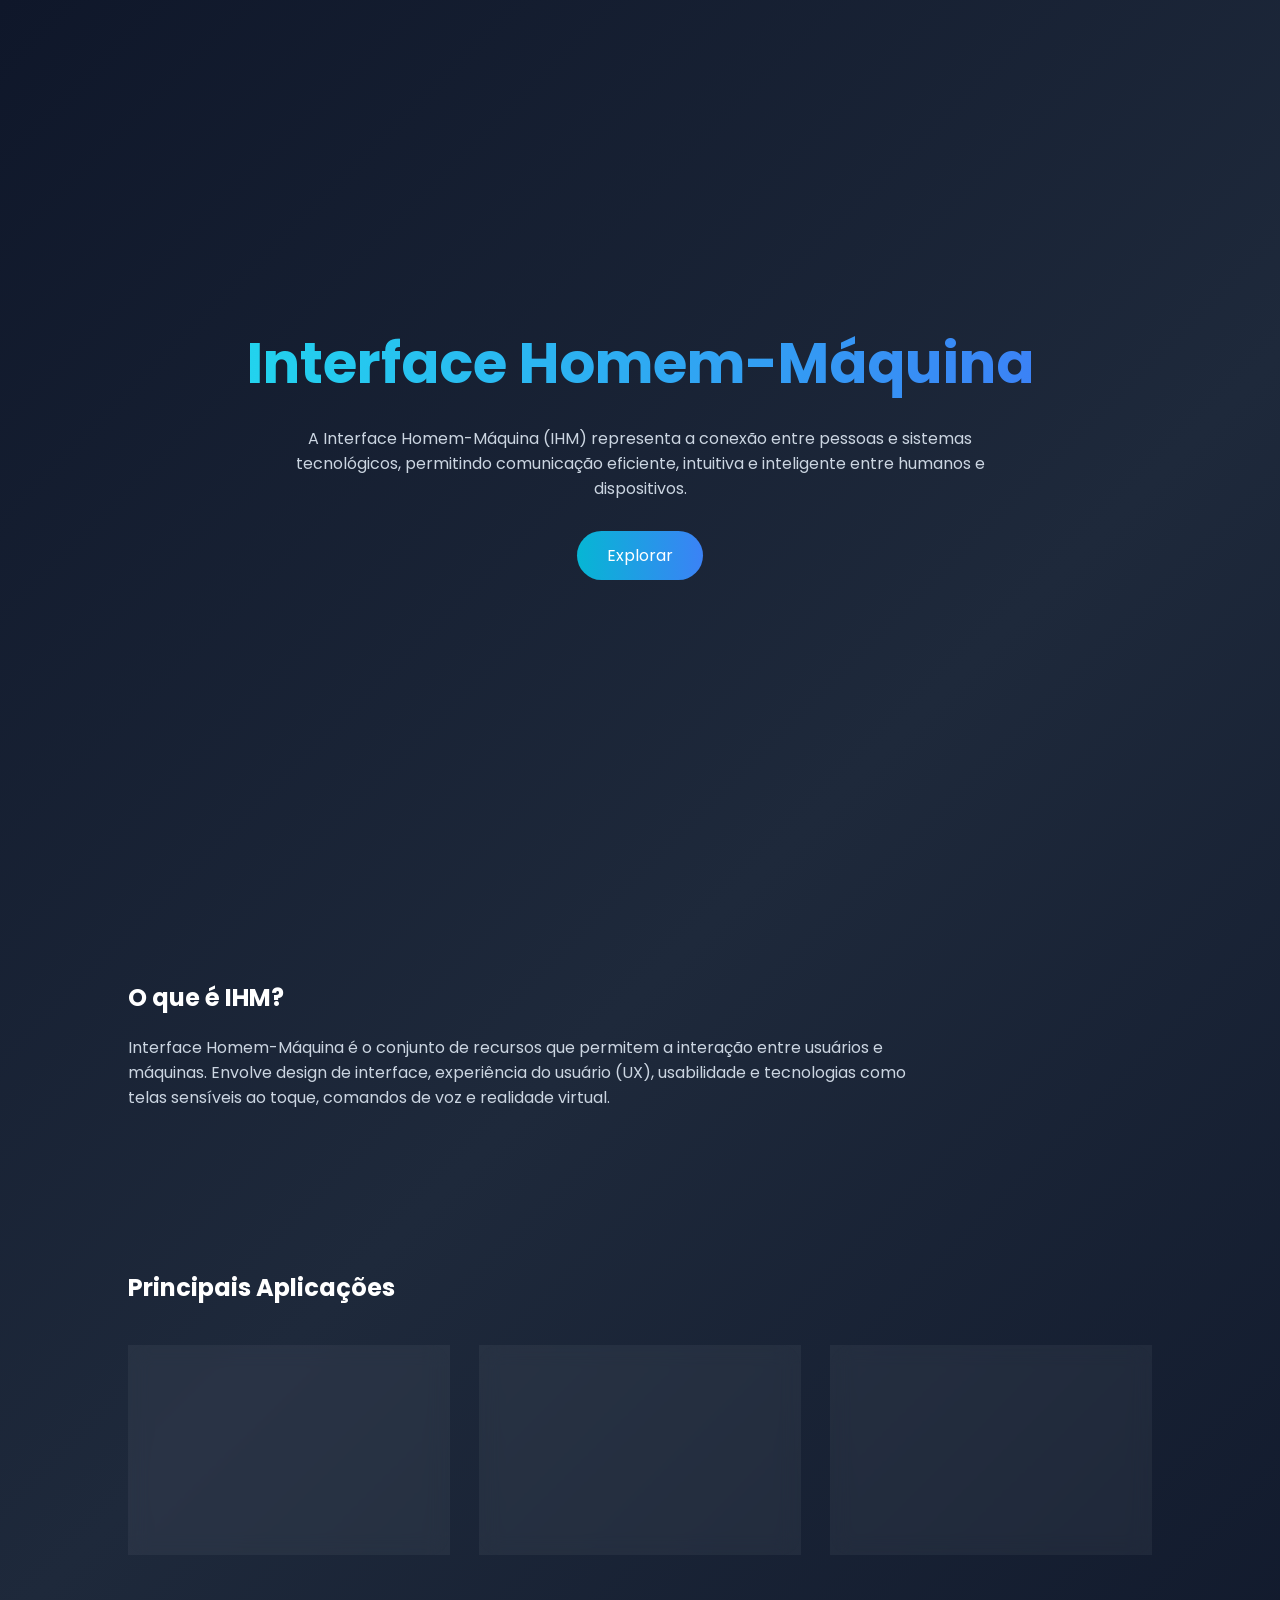
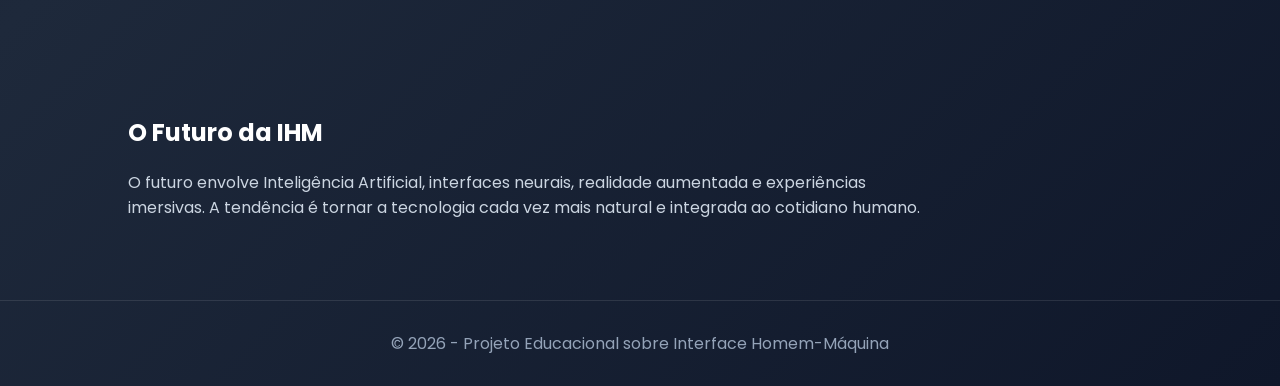
==== index.html @ f3be758f "updating page" ====
<!DOCTYPE html>
<html lang="pt-BR">
<head>
    <meta charset="UTF-8">
    <meta name="viewport" content="width=device-width, initial-scale=1.0">
    <title>Interface Homem-Máquina</title>
    <link href="https://fonts.googleapis.com/css2?family=Poppins:wght@300;400;600;700&display=swap" rel="stylesheet">
    <link rel="stylesheet" href="style.css">
</head>
<body>

<header>
    <h1>Interface Homem-Máquina</h1>
    <p>
        A Interface Homem-Máquina (IHM) representa a conexão entre pessoas e sistemas tecnológicos, 
        permitindo comunicação eficiente, intuitiva e inteligente entre humanos e dispositivos.
    </p>
    <button onclick="scrollToContent()">Explorar</button>
</header>

<section class="hidden">
    <h2>O que é IHM?</h2>
    <p class="text">
        Interface Homem-Máquina é o conjunto de recursos que permitem a interação entre usuários e máquinas. 
        Envolve design de interface, experiência do usuário (UX), usabilidade e tecnologias como telas sensíveis ao toque,
        comandos de voz e realidade virtual.
    </p>
</section>

<section class="hidden">
    <h2>Principais Aplicações</h2>
    <div class="cards">
        <div class="card">
            <h3>Sistemas Computacionais</h3>
            <p>Interfaces gráficas (GUI), dashboards e softwares interativos.</p>
        </div>
        <div class="card">
            <h3>Dispositivos Móveis</h3>
            <p>Aplicativos intuitivos com interação touch e comandos por gestos.</p>
        </div>
        <div class="card">
            <h3>Indústria 4.0</h3>
            <p>Painéis industriais e sistemas automatizados inteligentes.</p>
        </div>
    </div>
</section>

<section class="hidden">
    <h2>O Futuro da IHM</h2>
    <p class="text">
        O futuro envolve Inteligência Artificial, interfaces neurais, realidade aumentada e experiências imersivas.
        A tendência é tornar a tecnologia cada vez mais natural e integrada ao cotidiano humano.
    </p>
</section>

<footer>
    © 2026 - Projeto Educacional sobre Interface Homem-Máquina
</footer>

<script src="script.js"></script>
</body>
</html>
---- style.css ----
* {
    margin: 0;
    padding: 0;
    box-sizing: border-box;
    font-family: 'Poppins', sans-serif;
}

body {
    background: linear-gradient(135deg, #0f172a, #1e293b, #0f172a);
    color: white;
    overflow-x: hidden;
}

header {
    height: 100vh;
    display: flex;
    flex-direction: column;
    justify-content: center;
    align-items: center;
    text-align: center;
    padding: 20px;
}

header h1 {
    font-size: 3.5rem;
    background: linear-gradient(90deg, #22d3ee, #3b82f6);
    -webkit-background-clip: text;
    -webkit-text-fill-color: transparent;
}

header p {
    margin-top: 20px;
    max-width: 700px;
    color: #cbd5e1;
}

button {
    margin-top: 30px;
    padding: 12px 30px;
    border: none;
    border-radius: 30px;
    background: linear-gradient(90deg, #06b6d4, #3b82f6);
    color: white;
    font-size: 1rem;
    cursor: pointer;
    transition: 0.3s ease;
}

button:hover {
    transform: scale(1.05);
    box-shadow: 0 0 20px rgba(59,130,246,0.6);
}

section {
    padding: 80px 10%;
}

.text {
    margin-top: 20px;
    color: #cbd5e1;
    max-width: 800px;
}

.cards {
    display: grid;
    grid-template-columns: repeat(auto-fit, minmax(250px, 1fr));
    gap: 30px;
    margin-top: 40px;
}

.card {
    background: rgba(255,255,255,0.05);
    backdrop-filter: blur(10px);
    padding: 30px;
    border-radius: 20px;
    transition: 0.3s;
    border: 1px solid rgba(255,255,255,0.1);
}

.card:hover {
    transform: translateY(-10px);
    box-shadow: 0 20px 40px rgba(0,0,0,0.5);
}

.card h3 {
    margin-bottom: 15px;
    color: #38bdf8;
}

footer {
    text-align: center;
    padding: 30px;
    border-top: 1px solid rgba(255,255,255,0.1);
    color: #94a3b8;
}

.hidden {
    opacity: 0;
    transform: translateY(40px);
    transition: all 1s ease;
}

.show {
    opacity: 1;
    transform: translateY(0);
}
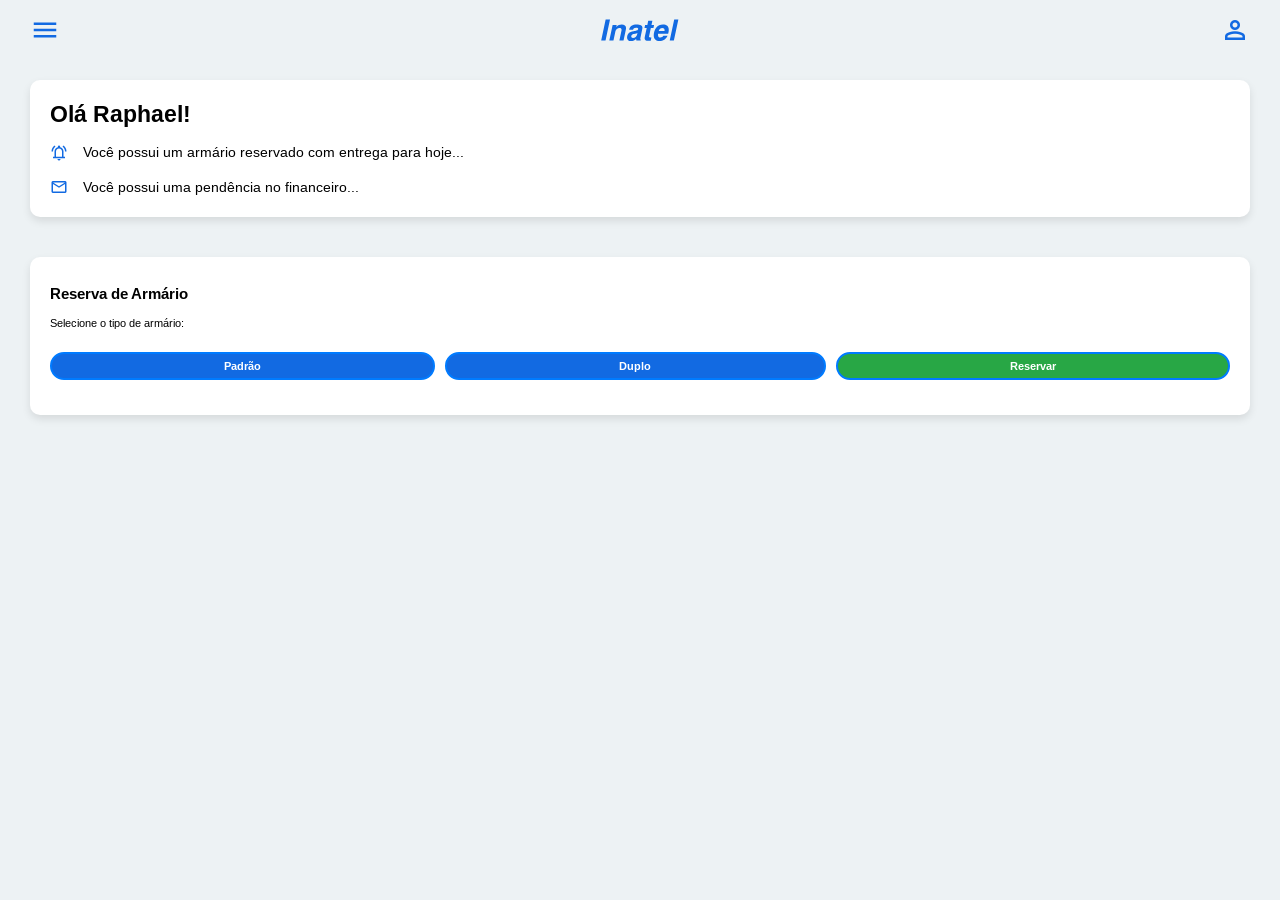
==== commit bc510aa1: "fix: coloquei os 3 arquivos front end na raiz do projeto" ====
--- a/index.html
+++ b/index.html
@@ -1,62 +1,88 @@
-<!DOCTYPE html>
-<html lang="pt-BR">
+<html>
 <head>
-    <meta charset="UTF-8">
-    <meta name="viewport" content="width=device-width, initial-scale=1.0">
-    <title>Interface Homem-Máquina</title>
-    <link href="https://fonts.googleapis.com/css2?family=Poppins:wght@300;400;600;700&display=swap" rel="stylesheet">
-    <link rel="stylesheet" href="style.css">
+  <title>Dashboard App Inatel</title>
+
+  <link rel="stylesheet" href="https://fonts.googleapis.com/css2?family=Material+Symbols+Outlined:opsz,wght,FILL,GRAD@20..48,100..700,0..1,-50..200" />
+
+  <link rel="preconnect" href="https://fonts.googleapis.com">
+  <link rel="preconnect" href="https://fonts.gstatic.com" crossorigin>
+  <link href="https://fonts.googleapis.com/css2?family=Arimo:ital,wght@0,400..700;1,400..700&display=swap" rel="stylesheet">
+
+  <link href="https://fonts.googleapis.com/css2?family=Roboto:wght@400;500;700&display=swap" rel="stylesheet">
+  <script type="importmap">
+    {
+      "imports": {
+        "@material/web/": "https://esm.run/@material/web/"
+      }
+    }
+  </script>
+  <script type="module">
+    import '@material/web/all.js';
+    import {styles as typescaleStyles} from '@material/web/typography/md-typescale-styles.js';
+
+    document.adoptedStyleSheets.push(typescaleStyles.styleSheet);
+  </script>
+  
+  <link rel="stylesheet" href="style.css">
 </head>
 <body>
+  <div id="menu_aba">
+    <div id="menu_bot" onclick="closeMenu(), temaInatel()">Tema Inatel</div>
+    <div id="menu_bot" onclick="closeMenu(), temaLim()">Tema Limão</div>
+    <div id="menu_bot" onclick="closeMenu(), temaDark()">Tema Dark</div>
+  </div> 
 
-<header>
-    <h1>Interface Homem-Máquina</h1>
-    <p>
-        A Interface Homem-Máquina (IHM) representa a conexão entre pessoas e sistemas tecnológicos, 
-        permitindo comunicação eficiente, intuitiva e inteligente entre humanos e dispositivos.
-    </p>
-    <button onclick="scrollToContent()">Explorar</button>
-</header>
+  <header id="head">   
+    <div id="menu" onclick="openMenu()">
+      <span class="material-symbols-outlined icoG">menu</span>
+    </div>
+    
+    <div id="logo">
+      <svg class="svg_logo" xmlns="http://www.w3.org/2000/svg" viewBox="100 150 390 116">
+        <path class="path_logo" d="M127.455,156.988h21.287l-21.859,102.835H105.69L127.455,156.988L127.455,156.988z M225.618,208.048 l-10.941,51.775H194.51l9.726-45.911c0.286-1.168,0.477-2.312,0.62-3.456c0.143-1.144,0.214-2.145,0.214-3.027 c0-2.86-0.834-4.982-2.527-6.412c-1.668-1.407-4.147-2.122-7.461-2.122c-5.078,0-9.392,1.406-12.968,4.219 c-3.552,2.836-5.888,6.698-6.96,11.633l-9.559,45.076h-20.31l16.186-75.946h19.905l-2.002,9.559 c3.957-3.886,8.105-6.794,12.491-8.701c4.362-1.907,9.011-2.86,13.945-2.86c6.508,0,11.656,1.501,15.447,4.529 c3.79,3.027,5.697,7.151,5.697,12.372c0,1.239-0.096,2.55-0.286,3.933S226.143,205.855,225.618,208.048L225.618,208.048z  M282.709,222.636c-3.29,1.455-7.318,2.646-12.038,3.6c-4.744,0.954-7.557,1.55-8.438,1.788c-3.218,0.978-5.674,2.526-7.414,4.648 c-1.716,2.122-2.574,4.672-2.574,7.652c0,2.074,0.739,3.719,2.24,4.887c1.478,1.168,3.552,1.74,6.222,1.74 c5.078,0,9.487-1.574,13.206-4.721s6.15-7.342,7.271-12.61L282.709,222.636L282.709,222.636z M306.333,202.613l-9.154,43.145  c-0.238,1.313-0.405,2.432-0.524,3.361s-0.167,1.717-0.167,2.385c0,1.168,0.167,2.098,0.548,2.789 c0.381,0.715,1.049,1.406,2.026,2.098l-0.763,3.432h-21.025c-0.048-0.285-0.143-0.643-0.286-1.119  c-0.381-1.813-0.572-3.076-0.572-3.768c0-0.428,0.048-1,0.119-1.715c0.072-0.74,0.167-1.574,0.31-2.551 c-3.218,3.861-7.032,6.793-11.49,8.818c-4.458,2.027-9.344,3.053-14.708,3.053c-5.721,0-10.274-1.455-13.659-4.338  c-3.361-2.885-5.054-6.771-5.054-11.658c0-9.51,2.574-16.876,7.724-22.097c5.125-5.197,13.206-8.629,24.171-10.25 c1.788-0.287,4.195-0.645,7.271-1.049c10.131-1.168,15.185-4.53,15.185-10.108c0-2.098-0.834-3.623-2.527-4.577 c-1.669-0.954-4.338-1.43-8.033-1.43c-4.195,0-7.581,0.93-10.131,2.813c-2.574,1.883-4.052,4.529-4.481,7.914h-19.166 c1.359-8.2,5.292-14.684,11.824-19.451c6.507-4.768,14.731-7.151,24.672-7.151c8.987,0,15.971,1.454,20.954,4.362 s7.484,6.984,7.484,12.205c0,0.834-0.047,1.668-0.143,2.503C306.642,201.063,306.5,201.874,306.333,202.613L306.333,202.613z M335.081,163.281h20.31l-4.338,20.595h12.634l-3.004,14.303h-12.776l-8.844,42.026c0,0.238-0.048,0.547-0.144,0.93 c-0.095,0.404-0.144,0.668-0.144,0.811c0,1.119,0.549,1.93,1.67,2.406c1.119,0.502,3.051,0.74,5.792,0.74h4.409l-3.289,15.303 c-1.168,0.049-2.717,0.096-4.672,0.145c-3.528,0.094-5.84,0.143-6.913,0.143c-6.508,0-11.18-0.883-14.017-2.646  c-2.837-1.787-4.267-4.672-4.267-8.678c0-1.119,0.118-2.455,0.357-4.051c0.214-1.574,0.596-3.6,1.12-6.08l8.701-41.048h-10.752 l3.004-14.303h10.895L335.081,163.281L335.081,163.281z M432.339,227.213H383.4c-0.167,1.025-0.311,2.026-0.405,3.004  s-0.144,1.835-0.144,2.574c0,4.1,0.978,7.199,2.956,9.297s4.911,3.146,8.772,3.146c3.266,0,6.031-0.668,8.344-1.979 c2.313-1.334,4.434-3.48,6.389-6.46h20.309c-3.576,7.962-8.914,14.208-16.018,18.761c-7.105,4.553-14.994,6.842-23.695,6.842  c-8.63,0-15.424-2.551-20.43-7.676c-5.006-5.127-7.508-12.016-7.508-20.692c0-6.197,1.096-12.609,3.289-19.236 c2.17-6.627,5.077-12.325,8.725-17.092c4.172-5.435,9.059-9.559,14.588-12.348c5.531-2.789,11.633-4.195,18.283-4.195 c8.939,0,15.924,2.36,20.955,7.104c5.029,4.72,7.531,11.275,7.531,19.666c0,2.193-0.213,4.696-0.666,7.534 C434.246,218.322,433.458,222.232,432.339,227.213L432.339,227.213z M414.46,213.912c0.143-1.119,0.262-2.098,0.334-2.955  c0.07-0.858,0.096-1.55,0.096-2.05c0-3.385-0.979-6.031-2.957-7.914s-4.768-2.813-8.344-2.813c-4.146,0-7.676,1.335-10.607,4.005 s-5.172,6.579-6.697,11.728H414.46L414.46,213.912z M461.826,156.988h20.311l-21.932,102.835h-20.262L461.826,156.988 L461.826,156.988z"></path>
+      </svg>
+    </div>
+    
+    <div id="perfil"><span class="material-symbols-outlined icoG">Person</span></div>
+  </header>
+  
+  <main>
+    <div id="mensagens">
+      <div id="user_name" class="font">Olá Raphael!</div>
+      
+      <div class="mns_box">
+        <div class="icon"><span class="material-symbols-outlined icoP">notifications_active</span></div>
+        <div class="mns font">Você possui um armário reservado com entrega para hoje...</div>
+      </div>
+      
+      <div class="mns_box">
+        <div class="icon"><span class="material-symbols-outlined icoP">mail</span></div>
+        <div class="mns font">Você possui uma pendência no financeiro...</div>
+      </div>
+    </div>
+    
+    <aulas-component id="componente"></aulas-component>
+  
+    <div class="carousel-container">
+        <div class="carousel">
+            </div>
+        <button id="prevBtn">❮</button>
+        <button id="nextBtn">❯</button>
+    </div>
+    
+    <div class="container">
+      <h2 class="titulo_aula">Reserva de Armário</h2>
+      <p>Selecione o tipo de armário:</p>
 
-<section class="hidden">
-    <h2>O que é IHM?</h2>
-    <p class="text">
-        Interface Homem-Máquina é o conjunto de recursos que permitem a interação entre usuários e máquinas. 
-        Envolve design de interface, experiência do usuário (UX), usabilidade e tecnologias como telas sensíveis ao toque,
-        comandos de voz e realidade virtual.
-    </p>
-</section>
-
-<section class="hidden">
-    <h2>Principais Aplicações</h2>
-    <div class="cards">
-        <div class="card">
-            <h3>Sistemas Computacionais</h3>
-            <p>Interfaces gráficas (GUI), dashboards e softwares interativos.</p>
-        </div>
-        <div class="card">
-            <h3>Dispositivos Móveis</h3>
-            <p>Aplicativos intuitivos com interação touch e comandos por gestos.</p>
-        </div>
-        <div class="card">
-            <h3>Indústria 4.0</h3>
-            <p>Painéis industriais e sistemas automatizados inteligentes.</p>
-        </div>
+      <div class="tipo-container">
+        <div class="tipo p_lable" data-value="padrao">Padrão</div>
+        <div class="tipo p_lable" data-value="duplo">Duplo</div>
+        <div class="tipo_res p_lable" onclick="reservarArmario()">Reservar</div>
+      </div>
+      <div id="armarioNumero" class="titulo_aula"></div>
+      <p id="resultado"></p>
     </div>
-</section>
-
-<section class="hidden">
-    <h2>O Futuro da IHM</h2>
-    <p class="text">
-        O futuro envolve Inteligência Artificial, interfaces neurais, realidade aumentada e experiências imersivas.
-        A tendência é tornar a tecnologia cada vez mais natural e integrada ao cotidiano humano.
-    </p>
-</section>
-
-<footer>
-    © 2026 - Projeto Educacional sobre Interface Homem-Máquina
-</footer>
-
-<script src="script.js"></script>
+  </main>
+  <script src="apps.js"></script>
 </body>
 </html>
--- a/style.css
+++ b/style.css
@@ -1,106 +1,298 @@
-* {
-    margin: 0;
-    padding: 0;
-    box-sizing: border-box;
-    font-family: 'Poppins', sans-serif;
+:root {
+  --cor-click: #126ae2; /* Click */
+  --cor-sombra: #0a599b; /* Azul Escuro */
+  --cor-text: black; /* Preto */
+  --cor-back1: #edf2f4; /* Azul claro */
+  --cor-back2: #6a937a; /* Verde Escuro */
+  
+  --md-sys-color-primary: #126ae2;
+  --md-sys-color-on-primary: #FFFFFF;
+  --md-sys-color-primary-container: #edf2f4;
+  --md-sys-color-on-primary-container: #002020;
+  
+  --frequencia: #126ae2;
+  --nota: #126ae2;
+  --prova: #126ae2;
 }
 
 body {
-    background: linear-gradient(135deg, #0f172a, #1e293b, #0f172a);
+  margin: 0px;
+  background-color: var(--cor-back1);
+  font-family: "Arimo", sans-serif;
+}
+
+header {
+  display: flex;
+  justify-content: space-between; 
+  align-items: center; 
+  padding: 15px 30px; 
+}
+
+#menu {
+  cursor: pointer;
+}
+
+#logo {
+  display: flex;
+  align-items: center;
+}
+
+.svg_logo {
+  width: 80px;
+}
+
+.path_logo {
+  fill: var(--cor-click);
+}
+
+main {
+  padding: 10px;
+}
+
+#mensagens {
+  background-color: white;
+  padding: 20px;
+  margin: 10px 20px 20px 20px;
+  border-radius: 10px;
+  box-shadow: 0px 4px 8px rgba(0, 0, 0, 0.1);
+  display: grid;
+  gap: 15px;
+}
+
+#user_name {
+  font-size: 17pt;
+  font-weight: bold;
+}
+
+.mns_box {
+  display: flex;
+  align-items: center;
+  gap: 15px;
+}
+
+.icon {
+  display: flex;
+  align-items: center;
+  justify-content: center;
+}
+
+.mns {
+  line-height: 1.4;
+}
+
+.material-symbols-outlined {
+  color: var(--cor-click);
+  font-variation-settings:
+  'FILL' 0,
+  'wght' 400,
+  'GRAD' 0,
+  'opsz' 24
+}
+
+.icoG {
+  font-size: 30px;
+}
+
+.icoP {
+  font-size: 18px;
+}
+
+.font {
+  font-family: "Arimo", sans-serif;
+  font-optical-sizing: auto;
+  font-weight: normal;
+  font-style: normal;
+  font-size: 14px;
+  color: var(--cor-text)
+}
+
+#menu_aba {
+  height: 100%;
+  width: 100%;
+  position: fixed;
+  top: 0;
+  left: 0;
+  background-color: white;
+  overflow-x: hidden;
+  transition: 0.5s;
+  z-index: 1;
+  display: none;
+  border-radius: 10px;
+}
+
+#menu_bot {
+  position: relative;
+  padding: 20px;
+  display: block;
+  cursor: pointer;
+  font-family: "Arimo", sans-serif;
+  font-optical-sizing: auto;
+  font-weight: bold;
+  font-style: normal;
+  font-size: 14pt;
+  color: var(--cor-click);
+  transition: 0.5s;
+}
+
+h3 {
+  font-family: "Arimo", sans-serif;
+  font-optical-sizing: auto;
+  font-weight: bold;
+  font-style: normal;
+  font-size: 14px;
+  color: var(--cor-text);
+  padding-left: 5px;
+  padding-right: 5px
+}
+
+p {
+  font-family: "Arimo", sans-serif;
+  font-optical-sizing: auto;
+  font-weight: normal;
+  font-style: normal;
+  font-size: 11px;
+  color: var(--cor-text);
+  line-height: 1.5;
+  orphans: 3;
+  padding-left: 5px;
+  padding-right: 5px
+}
+
+.carousel-container {
+    position: relative;
+    overflow: hidden;
+    background-color: white;
+    border-radius: 10px;
+    margin: 20px;
+    box-shadow: 0px 4px 8px rgba(0, 0, 0, 0.1);
+}
+
+.carousel {
+    display: flex;
+    transition: transform 0.5s ease-in-out;
+}
+
+.card {
+    min-width: 100%;
+    text-align: center;
+}
+
+.card img {
+    width: 100%;
+    border-top-right-radius: 10px;
+    border-top-left-radius: 10px;
+}
+
+.info {
+    padding: 10px
+}
+
+button {
+    position: absolute;
+    top: 30%;
+    transform: translateY(-50%);
+    background: rgba(0, 0, 0, 0.5);
     color: white;
-    overflow-x: hidden;
-}
-
-header {
-    height: 100vh;
-    display: flex;
-    flex-direction: column;
-    justify-content: center;
-    align-items: center;
-    text-align: center;
-    padding: 20px;
-}
-
-header h1 {
-    font-size: 3.5rem;
-    background: linear-gradient(90deg, #22d3ee, #3b82f6);
-    -webkit-background-clip: text;
-    -webkit-text-fill-color: transparent;
-}
-
-header p {
-    margin-top: 20px;
-    max-width: 700px;
-    color: #cbd5e1;
-}
-
-button {
-    margin-top: 30px;
-    padding: 12px 30px;
     border: none;
-    border-radius: 30px;
-    background: linear-gradient(90deg, #06b6d4, #3b82f6);
-    color: white;
-    font-size: 1rem;
+    padding: 10px;
     cursor: pointer;
-    transition: 0.3s ease;
-}
-
-button:hover {
-    transform: scale(1.05);
-    box-shadow: 0 0 20px rgba(59,130,246,0.6);
-}
-
-section {
-    padding: 80px 10%;
-}
-
-.text {
-    margin-top: 20px;
-    color: #cbd5e1;
-    max-width: 800px;
-}
-
-.cards {
-    display: grid;
-    grid-template-columns: repeat(auto-fit, minmax(250px, 1fr));
-    gap: 30px;
-    margin-top: 40px;
-}
-
-.card {
-    background: rgba(255,255,255,0.05);
-    backdrop-filter: blur(10px);
-    padding: 30px;
-    border-radius: 20px;
-    transition: 0.3s;
-    border: 1px solid rgba(255,255,255,0.1);
-}
-
-.card:hover {
-    transform: translateY(-10px);
-    box-shadow: 0 20px 40px rgba(0,0,0,0.5);
-}
-
-.card h3 {
-    margin-bottom: 15px;
-    color: #38bdf8;
-}
-
-footer {
-    text-align: center;
-    padding: 30px;
-    border-top: 1px solid rgba(255,255,255,0.1);
-    color: #94a3b8;
-}
-
-.hidden {
-    opacity: 0;
-    transform: translateY(40px);
-    transition: all 1s ease;
-}
-
-.show {
-    opacity: 1;
-    transform: translateY(0);
-}
+    font-size: 10px;
+}
+
+#prevBtn { left: 10px; }
+#nextBtn { right: 10px; }
+
+.titulo_aula {
+  font-family: "Arimo", sans-serif;
+  font-optical-sizing: auto;
+  font-weight: bold;
+  font-style: normal;
+  font-size: 15px;
+  color: var(--cor-text);
+  padding-left: 5px;
+  padding-right: 5px;
+  white-space: nowrap;
+  overflow: hidden;
+  text-overflow: ellipsis;
+}
+
+.p_lable {
+  font-family: "Arimo", sans-serif;
+  font-optical-sizing: auto;
+  font-weight: bold;
+  font-style: normal;
+  font-size: 11px;
+  color: white;
+  white-space: nowrap;
+  overflow: hidden;
+  text-overflow: ellipsis;
+}
+
+.container {
+  position: relative;
+  background-color: white;
+  padding: 15px;
+  margin: 20px;
+  border-radius: 10px;
+  box-shadow: 0px 4px 8px rgba(0, 0, 0, 0.1);
+}
+
+.tipo-container {
+  display: flex;
+  justify-content: space-around;
+  margin: 15px 0;
+}
+
+.tipo_res {
+  padding: 5px 8px;
+  border: 2px solid #007bff;
+  border-radius: 500px;
+  cursor: pointer;
+  user-select: none;
+  transition: all 0.3s ease;
+  flex-grow: 1;
+  margin: 5px;
+  text-align: center;
+  background-color: #28a745;
+}
+
+.tipo {
+  padding: 5px 8px;
+  border: 2px solid #007bff;
+  border-radius: 500px;
+  cursor: pointer;
+  user-select: none;
+  transition: all 0.3s ease;
+  flex-grow: 1;
+  margin: 5px;
+  text-align: center;
+  background-color: var(--frequencia);
+}
+
+.tipo:hover {
+  background-color: #28a745;
+}
+
+.tipo.selected {
+  background-color: #28a745;
+  color: white;
+}
+
+#armarioNumero {
+  display: none;
+  margin: 20px auto 10px;
+  padding: 15px;
+  border-radius: 500px;
+  background-color: var(--frequencia);
+  color: white;
+  font-size: 1.5em;
+  font-weight: bold;
+  width: fit-content;
+  box-shadow: 0 4px 10px rgba(0,0,0,0.2);
+  transition: all 0.4s ease;
+}
+
+#resultado {
+  margin-top: 15px;
+  white-space: pre-line;
+}
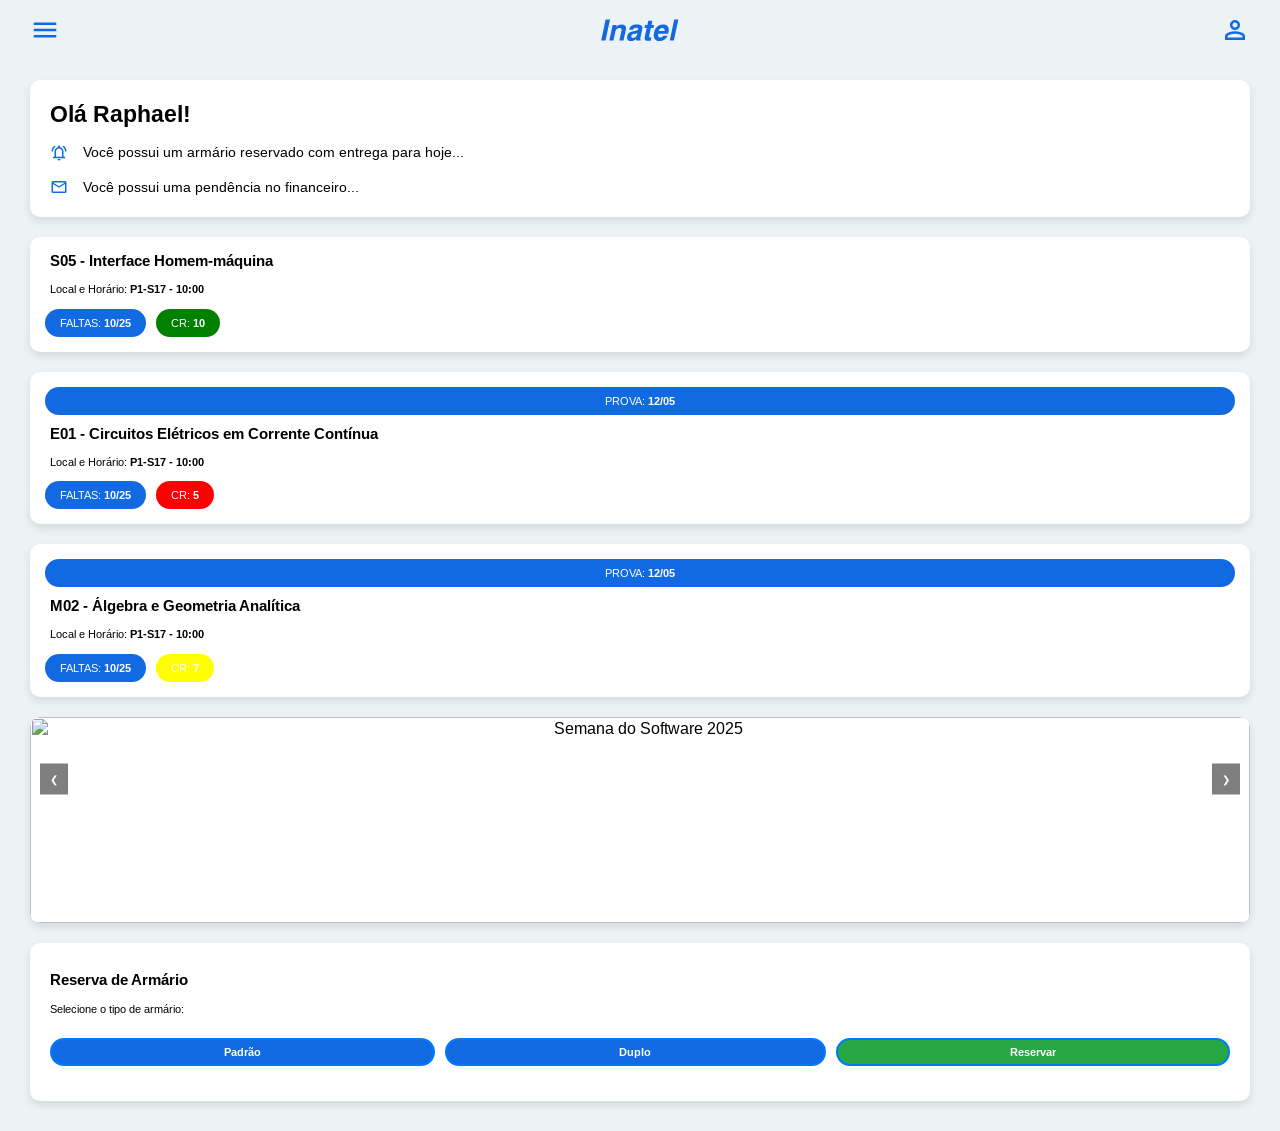
==== commit b9e56f2c: "fix: esqueci de salvar os arquivos" ====
--- a/index.html
+++ b/index.html
@@ -7,7 +7,7 @@
   <link rel="preconnect" href="https://fonts.googleapis.com">
   <link rel="preconnect" href="https://fonts.gstatic.com" crossorigin>
   <link href="https://fonts.googleapis.com/css2?family=Arimo:ital,wght@0,400..700;1,400..700&display=swap" rel="stylesheet">
-
+  
   <link href="https://fonts.googleapis.com/css2?family=Roboto:wght@400;500;700&display=swap" rel="stylesheet">
   <script type="importmap">
     {
@@ -83,6 +83,6 @@
       <p id="resultado"></p>
     </div>
   </main>
-  <script src="apps.js"></script>
+  <script src="app.js"></script>
 </body>
 </html>
